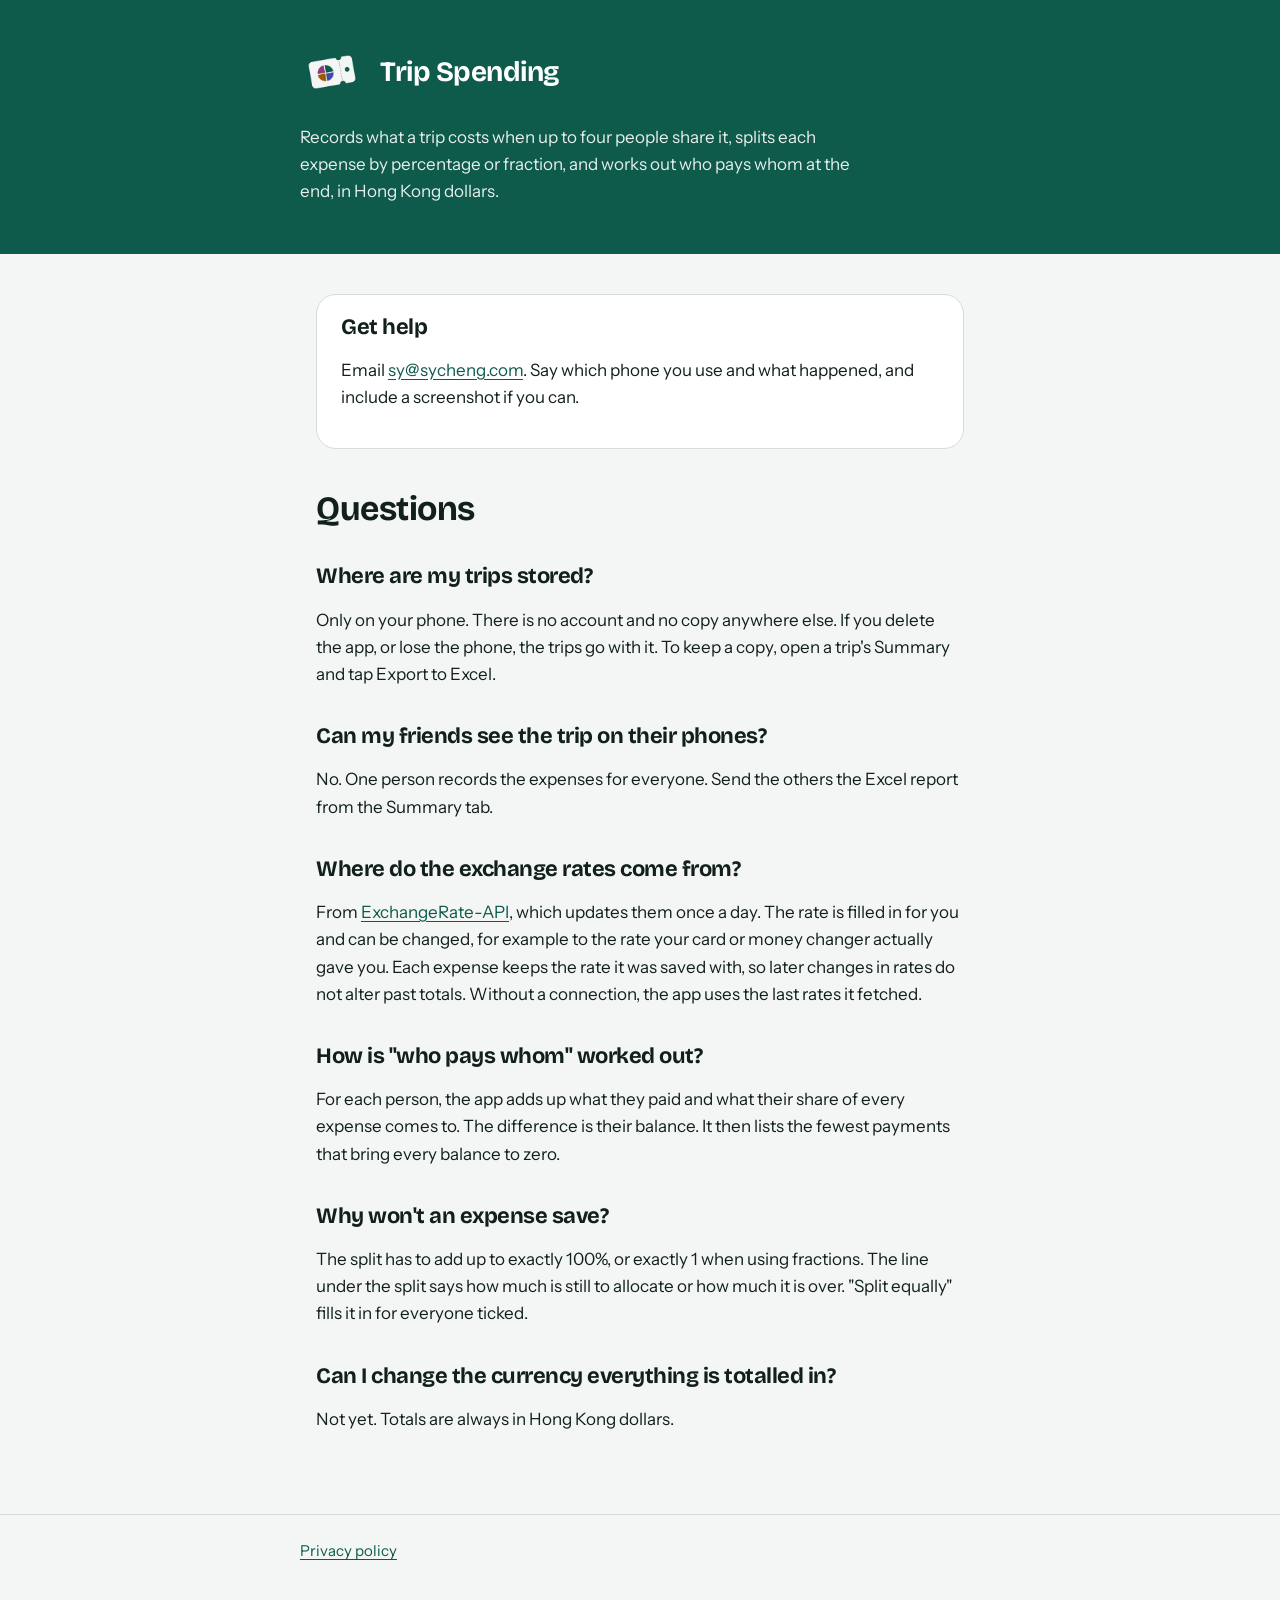
==== index.html @ f5582f17 "Support page and privacy policy for Trip Spending Co-Authored-By: Claude Opus 5.5 <noreply@anthropic" ====
<!doctype html>
<html lang="en">
<head>
  <meta charset="utf-8">
  <meta name="viewport" content="width=device-width, initial-scale=1">
  <title>Trip Spending support</title>
  <meta name="description" content="Help and contact for Trip Spending, the app for splitting the cost of a trip between up to four people.">
  <link rel="icon" href="favicon.png">
  <link rel="apple-touch-icon" href="icon-180.png">
  <link rel="preconnect" href="https://fonts.googleapis.com">
  <link rel="preconnect" href="https://fonts.gstatic.com" crossorigin>
  <link href="https://fonts.googleapis.com/css2?family=Bricolage+Grotesque:wght@700&family=Instrument+Sans:wght@400;700&display=swap" rel="stylesheet">
  <link rel="stylesheet" href="style.css">
</head>
<body>
  <header class="band">
    <div class="wrap">
      <a class="brand" href="./">
        <img src="icon-180.png" alt="">
        <span>Trip Spending</span>
      </a>
      <p>Records what a trip costs when up to four people share it, splits each expense by percentage or fraction, and works out who pays whom at the end, in Hong Kong dollars.</p>
    </div>
  </header>

  <main class="wrap">
    <section class="contact">
      <h2>Get help</h2>
      <p>Email <a href="mailto:sy@sycheng.com?subject=Trip%20Spending">sy@sycheng.com</a>. Say which phone you use and what happened, and include a screenshot if you can.</p>
    </section>

    <h1>Questions</h1>

    <h2>Where are my trips stored?</h2>
    <p>Only on your phone. There is no account and no copy anywhere else. If you delete the app, or lose the phone, the trips go with it. To keep a copy, open a trip's Summary and tap Export to Excel.</p>

    <h2>Can my friends see the trip on their phones?</h2>
    <p>No. One person records the expenses for everyone. Send the others the Excel report from the Summary tab.</p>

    <h2>Where do the exchange rates come from?</h2>
    <p>From <a href="https://www.exchangerate-api.com">ExchangeRate-API</a>, which updates them once a day. The rate is filled in for you and can be changed, for example to the rate your card or money changer actually gave you. Each expense keeps the rate it was saved with, so later changes in rates do not alter past totals. Without a connection, the app uses the last rates it fetched.</p>

    <h2>How is "who pays whom" worked out?</h2>
    <p>For each person, the app adds up what they paid and what their share of every expense comes to. The difference is their balance. It then lists the fewest payments that bring every balance to zero.</p>

    <h2>Why won't an expense save?</h2>
    <p>The split has to add up to exactly 100%, or exactly 1 when using fractions. The line under the split says how much is still to allocate or how much it is over. "Split equally" fills it in for everyone ticked.</p>

    <h2>Can I change the currency everything is totalled in?</h2>
    <p>Not yet. Totals are always in Hong Kong dollars.</p>
  </main>

  <footer>
    <div class="wrap">
      <a href="privacy.html">Privacy policy</a>
    </div>
  </footer>
</body>
</html>
---- style.css ----
:root {
  --harbour: #0e5a4b;
  --ink: #12201c;
  --muted: #4c5b56;
  --mist: #f3f6f4;
  --paper: #ffffff;
  --line: #d5ddd9;
  --link: #0e5a4b;
  color-scheme: light;
}
@media (prefers-color-scheme: dark) {
  :root:not([data-theme="light"]) {
    --ink: #e4ebe7;
    --muted: #a9b8b2;
    --mist: #0f1614;
    --paper: #161e1b;
    --line: #33403b;
    --link: #7fd4bc;
    color-scheme: dark;
  }
}
* { box-sizing: border-box; }
body {
  margin: 0;
  background: var(--mist);
  color: var(--ink);
  font: 17px/1.6 "Instrument Sans", system-ui, sans-serif;
}
.band {
  background: var(--harbour);
  color: #fff;
  padding: 40px 16px 48px;
}
.wrap { max-width: 680px; margin: 0 auto; }
.brand {
  display: flex;
  align-items: center;
  gap: 16px;
  color: #fff;
  text-decoration: none;
}
.brand img { width: 64px; height: 64px; border-radius: 15px; }
.brand span {
  font: 700 28px/1.1 "Bricolage Grotesque", system-ui, sans-serif;
  letter-spacing: -0.5px;
}
.band p { margin: 20px 0 0; max-width: 34em; opacity: 0.9; }
main { padding: 8px 16px 64px; }
h1, h2 {
  font-family: "Bricolage Grotesque", system-ui, sans-serif;
  letter-spacing: -0.5px;
  line-height: 1.15;
}
h1 { font-size: 34px; margin: 40px 0 8px; }
h2 { font-size: 22px; margin: 36px 0 8px; }
p, li { max-width: 38em; }
a { color: var(--link); text-underline-offset: 3px; }
a:focus-visible { outline: 3px solid var(--link); outline-offset: 3px; border-radius: 4px; }
.contact {
  background: var(--paper);
  border: 1px solid var(--line);
  border-radius: 20px;
  padding: 20px 24px;
  margin-top: 32px;
}
.contact h2 { margin-top: 0; }
.meta { color: var(--muted); }
footer {
  border-top: 1px solid var(--line);
  padding: 24px 16px 40px;
  color: var(--muted);
  font-size: 15px;
}
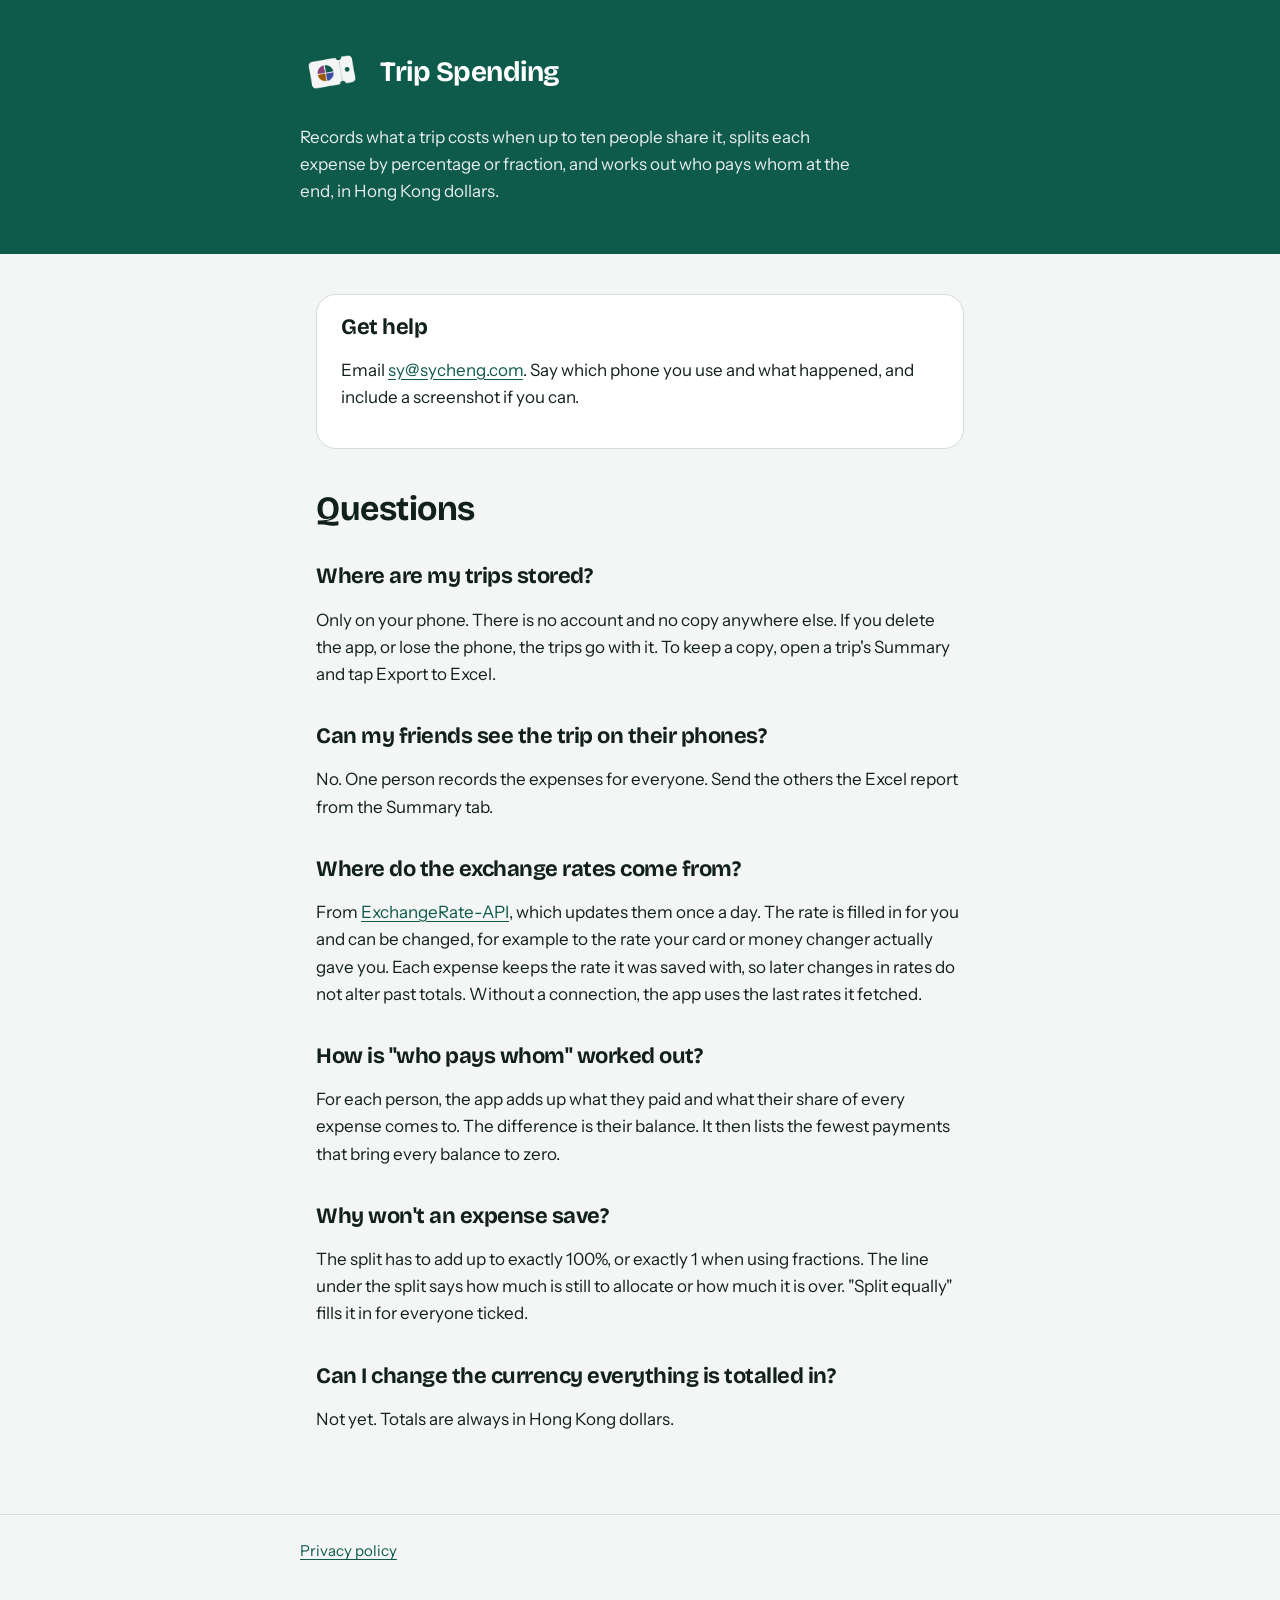
==== commit b4ac7ebd: "Say up to ten travellers, as in Trip Spending 1.1.0 Co-Authored-By: Claude Opus 5.5 <noreply@anthrop" ====
--- a/index.html
+++ b/index.html
@@ -4,7 +4,7 @@
   <meta charset="utf-8">
   <meta name="viewport" content="width=device-width, initial-scale=1">
   <title>Trip Spending support</title>
-  <meta name="description" content="Help and contact for Trip Spending, the app for splitting the cost of a trip between up to four people.">
+  <meta name="description" content="Help and contact for Trip Spending, the app for splitting the cost of a trip between up to ten people.">
   <link rel="icon" href="favicon.png">
   <link rel="apple-touch-icon" href="icon-180.png">
   <link rel="preconnect" href="https://fonts.googleapis.com">
@@ -19,7 +19,7 @@
         <img src="icon-180.png" alt="">
         <span>Trip Spending</span>
       </a>
-      <p>Records what a trip costs when up to four people share it, splits each expense by percentage or fraction, and works out who pays whom at the end, in Hong Kong dollars.</p>
+      <p>Records what a trip costs when up to ten people share it, splits each expense by percentage or fraction, and works out who pays whom at the end, in Hong Kong dollars.</p>
     </div>
   </header>
 
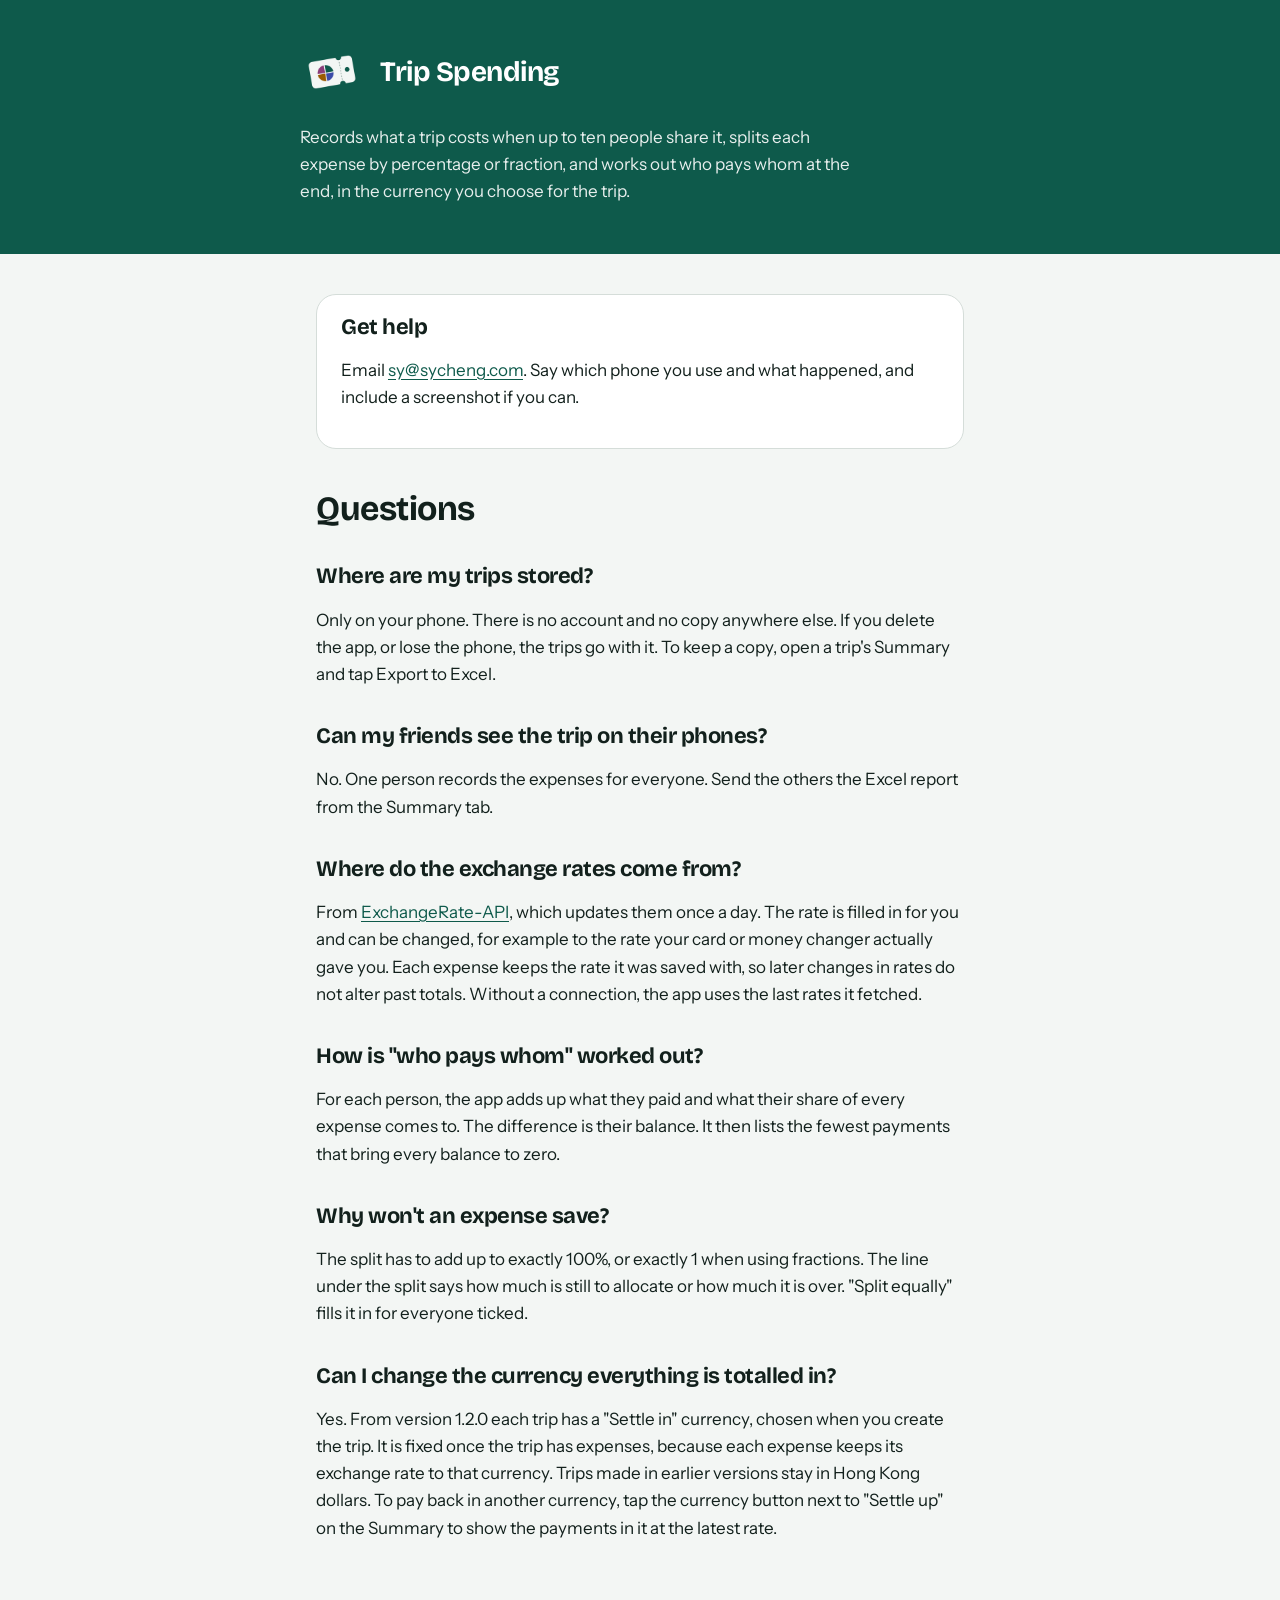
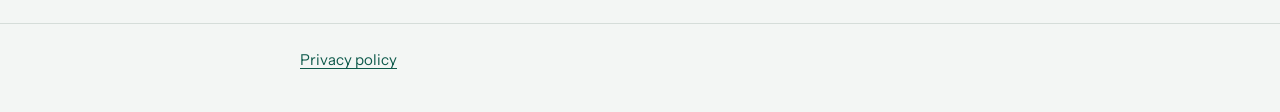
==== commit 06733a73: "Settle in any currency, as in Trip Spending 1.2.0" ====
--- a/index.html
+++ b/index.html
@@ -19,7 +19,7 @@
         <img src="icon-180.png" alt="">
         <span>Trip Spending</span>
       </a>
-      <p>Records what a trip costs when up to ten people share it, splits each expense by percentage or fraction, and works out who pays whom at the end, in Hong Kong dollars.</p>
+      <p>Records what a trip costs when up to ten people share it, splits each expense by percentage or fraction, and works out who pays whom at the end, in the currency you choose for the trip.</p>
     </div>
   </header>
 
@@ -47,7 +47,7 @@
     <p>The split has to add up to exactly 100%, or exactly 1 when using fractions. The line under the split says how much is still to allocate or how much it is over. "Split equally" fills it in for everyone ticked.</p>
 
     <h2>Can I change the currency everything is totalled in?</h2>
-    <p>Not yet. Totals are always in Hong Kong dollars.</p>
+    <p>Yes. From version 1.2.0 each trip has a "Settle in" currency, chosen when you create the trip. It is fixed once the trip has expenses, because each expense keeps its exchange rate to that currency. Trips made in earlier versions stay in Hong Kong dollars. To pay back in another currency, tap the currency button next to "Settle up" on the Summary to show the payments in it at the latest rate.</p>
   </main>
 
   <footer>
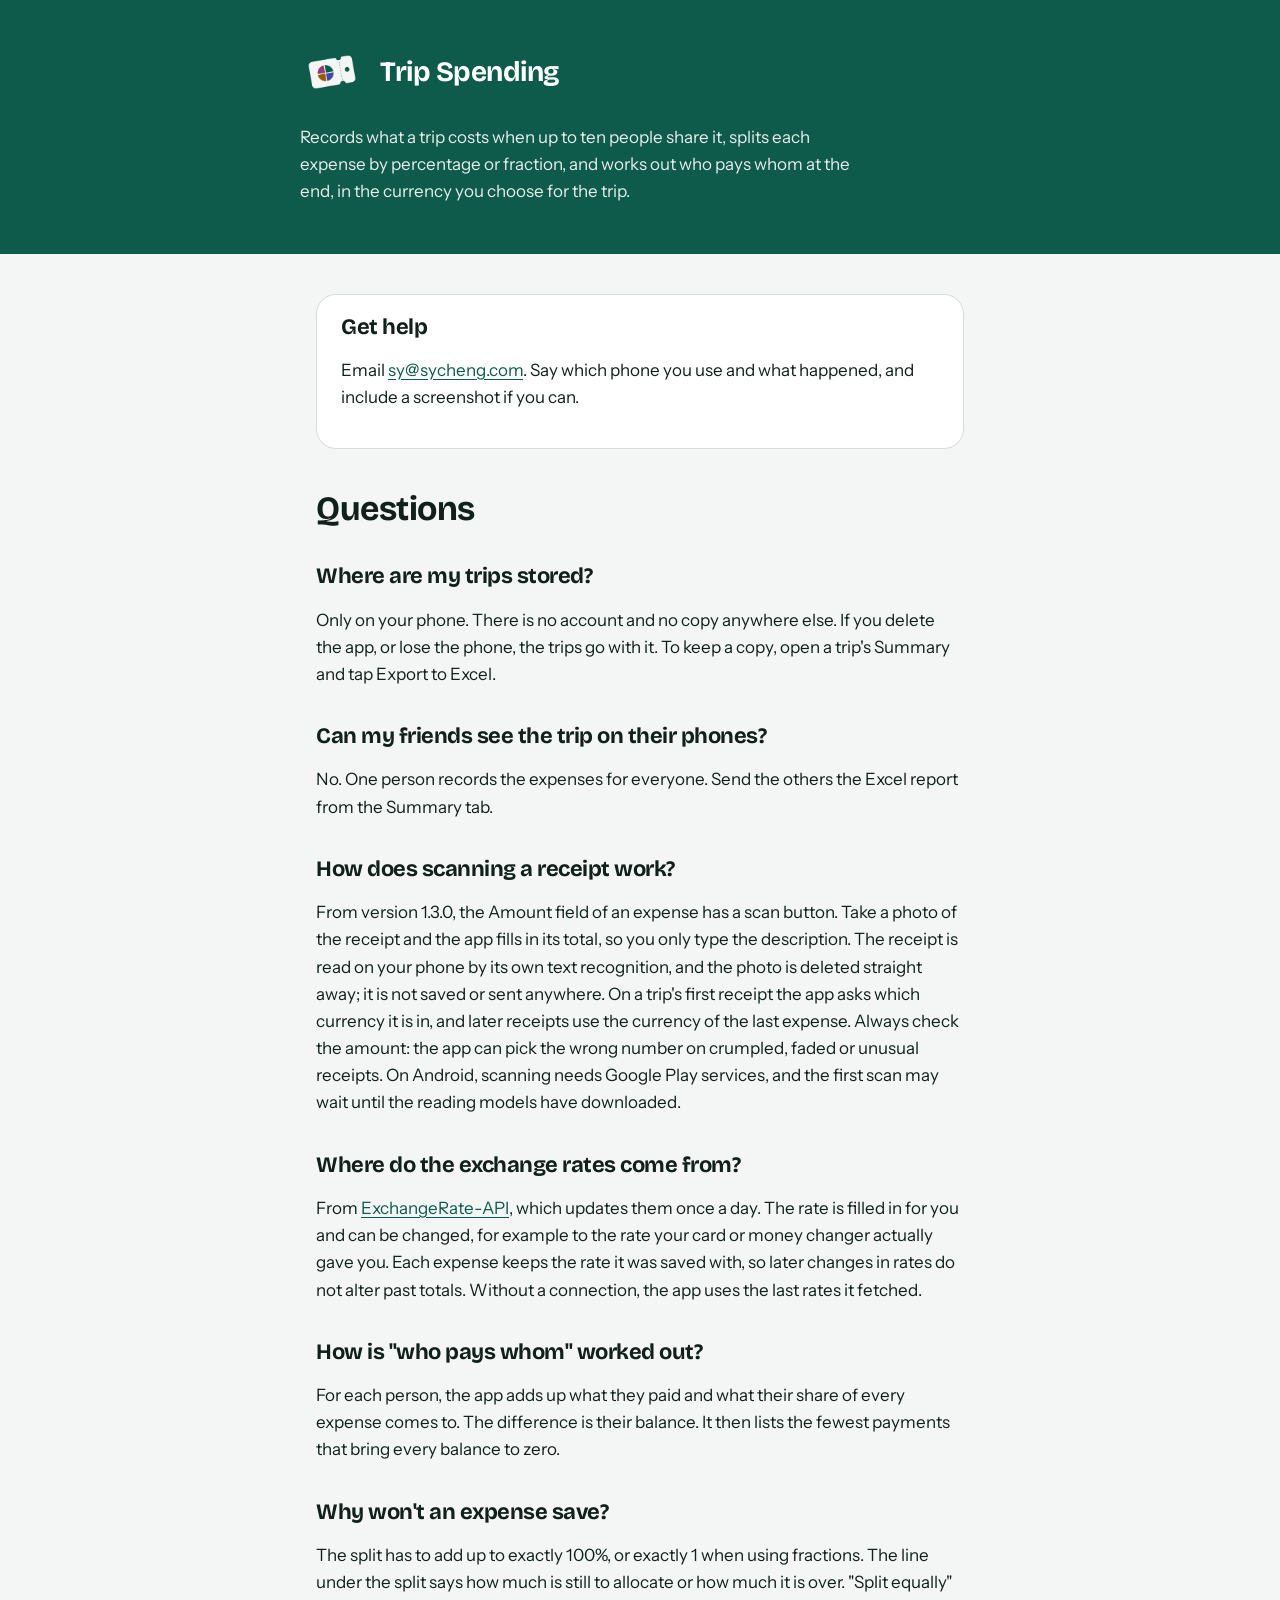
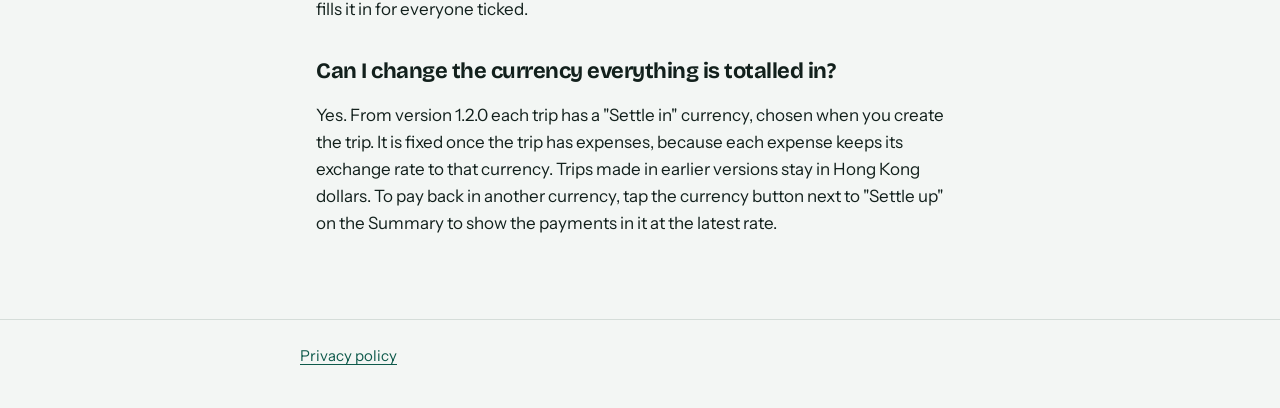
==== commit be02fdd8: "Receipt scanning, as in Trip Spending 1.3.0 Co-Authored-By: Claude Opus 5.5 <noreply@anthropic.com>" ====
--- a/index.html
+++ b/index.html
@@ -37,6 +37,9 @@
     <h2>Can my friends see the trip on their phones?</h2>
     <p>No. One person records the expenses for everyone. Send the others the Excel report from the Summary tab.</p>
 
+    <h2>How does scanning a receipt work?</h2>
+    <p>From version 1.3.0, the Amount field of an expense has a scan button. Take a photo of the receipt and the app fills in its total, so you only type the description. The receipt is read on your phone by its own text recognition, and the photo is deleted straight away; it is not saved or sent anywhere. On a trip's first receipt the app asks which currency it is in, and later receipts use the currency of the last expense. Always check the amount: the app can pick the wrong number on crumpled, faded or unusual receipts. On Android, scanning needs Google Play services, and the first scan may wait until the reading models have downloaded.</p>
+
     <h2>Where do the exchange rates come from?</h2>
     <p>From <a href="https://www.exchangerate-api.com">ExchangeRate-API</a>, which updates them once a day. The rate is filled in for you and can be changed, for example to the rate your card or money changer actually gave you. Each expense keeps the rate it was saved with, so later changes in rates do not alter past totals. Without a connection, the app uses the last rates it fetched.</p>
 
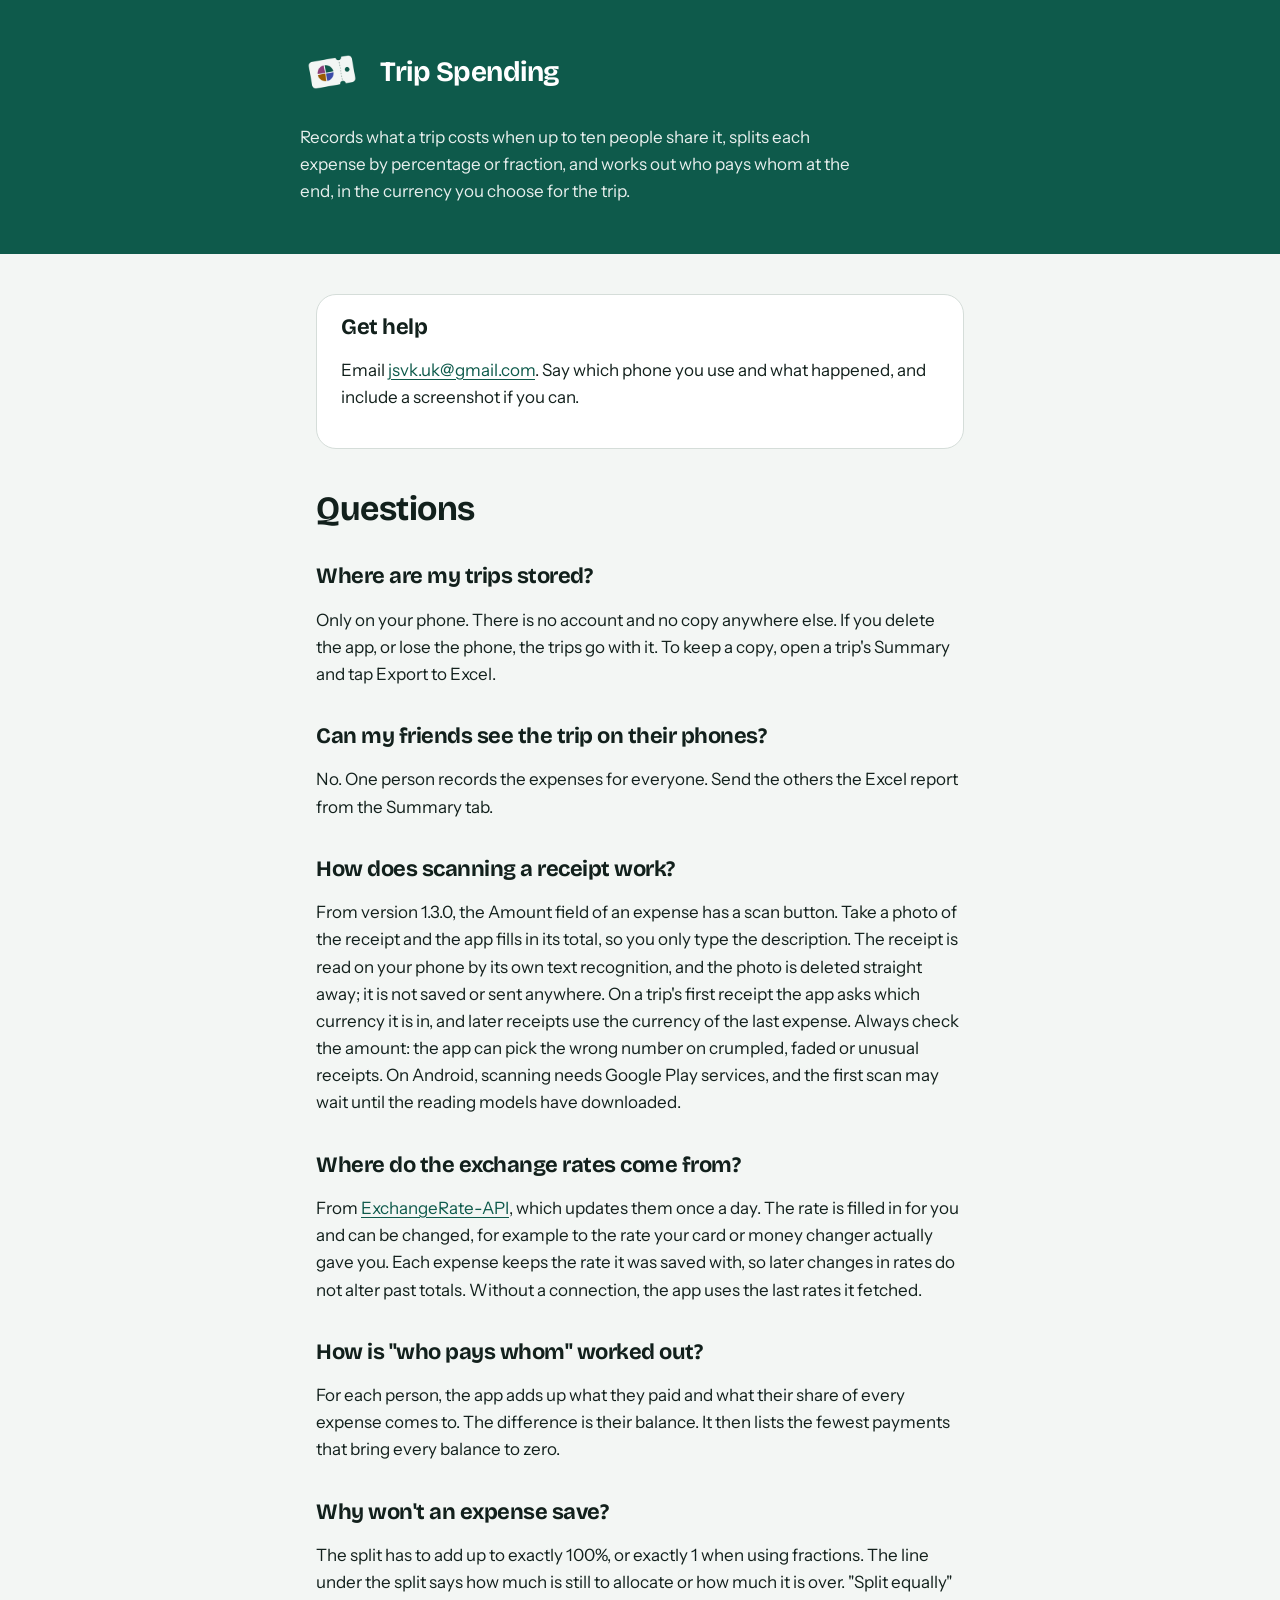
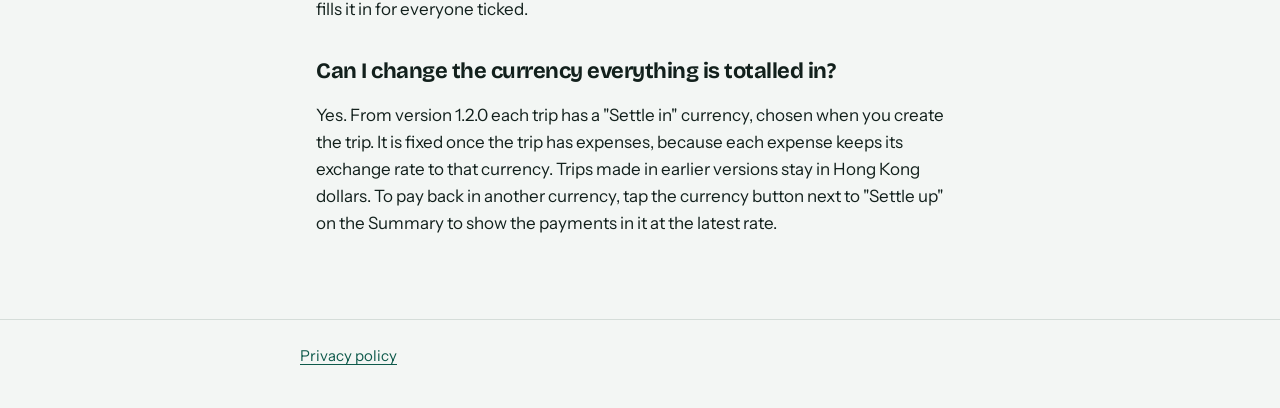
==== commit c2ae5c63: "Contact email is now jsvk.uk@gmail.com The privacy policy effective date moves to 11 November 2026 f" ====
--- a/index.html
+++ b/index.html
@@ -26,7 +26,7 @@
   <main class="wrap">
     <section class="contact">
       <h2>Get help</h2>
-      <p>Email <a href="mailto:sy@sycheng.com?subject=Trip%20Spending">sy@sycheng.com</a>. Say which phone you use and what happened, and include a screenshot if you can.</p>
+      <p>Email <a href="mailto:jsvk.uk@gmail.com?subject=Trip%20Spending">jsvk.uk@gmail.com</a>. Say which phone you use and what happened, and include a screenshot if you can.</p>
     </section>
 
     <h1>Questions</h1>
